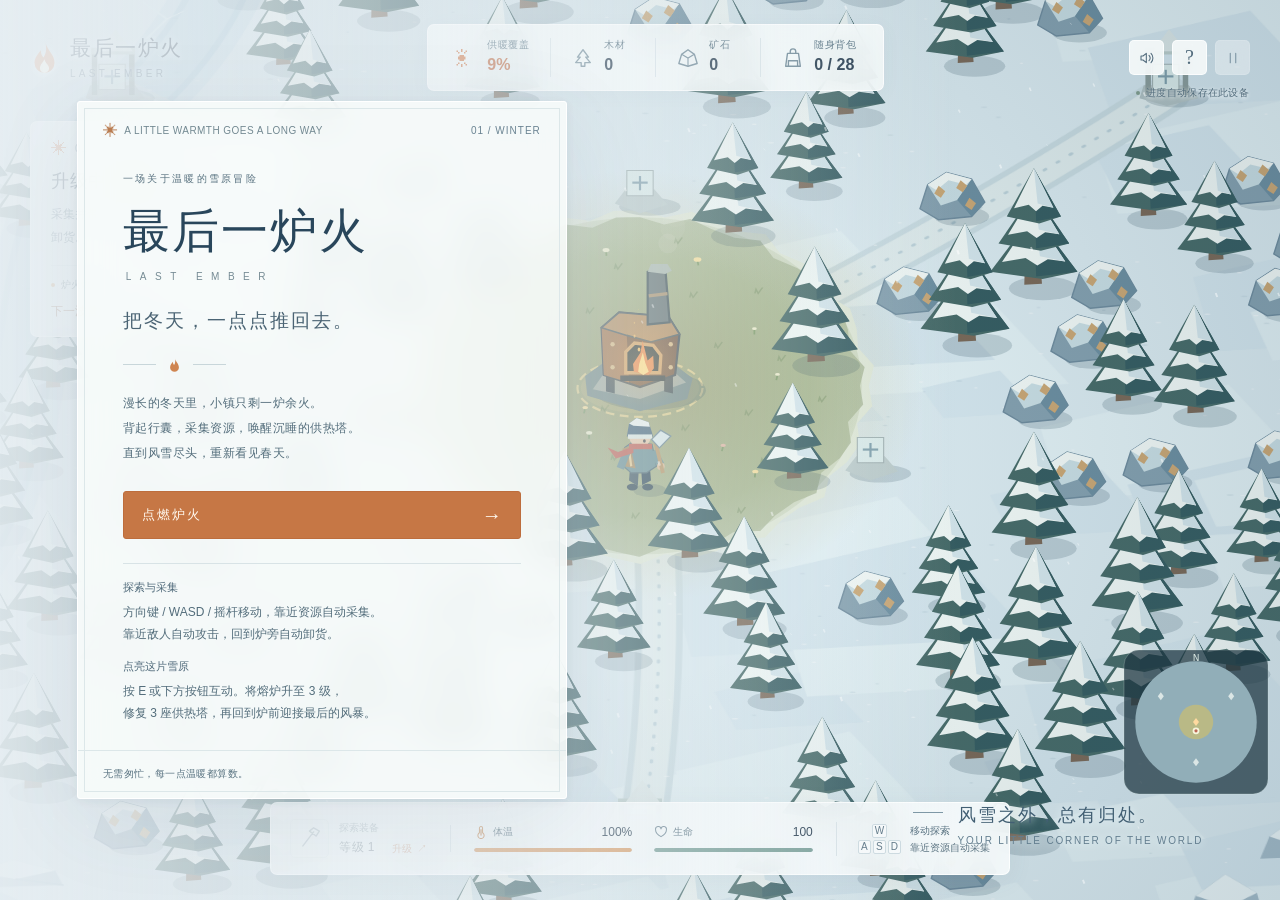
==== site/games/last-ember/index.html @ 042d0990 "Add Last Ember winter survival game to the arcade" ====
<!doctype html>
<html lang="zh-CN">
<head>
  <meta charset="utf-8" />
  <meta name="viewport" content="width=device-width, initial-scale=1, viewport-fit=cover" />
  <meta name="theme-color" content="#e9f0f3" />
  <meta name="description" content="最后一炉火：在雪原采集资源、升级熔炉、修复供热塔。用最后一点火光，把冬天一点点推回去。" />
  <title>最后一炉火 · Last Ember</title>
  <link rel="stylesheet" href="./style.css" />
  <script src="./main.js" type="module"></script>
</head>
<body>
  <canvas id="world" aria-label="雪原游戏地图。用方向键或 WASD 移动，靠近资源自动采集，按 E 与附近建筑互动。">你的浏览器需要支持 Canvas 才能运行这场雪原冒险。</canvas>

  <div class="game-interface" id="game-interface">
    <header class="top-bar">
      <div class="brand"><span class="brand-flame" aria-hidden="true"><svg viewBox="0 0 32 40" fill="none"><path d="M17 3c2 10 10 13 10 23a11 11 0 0 1-22 0c0-6 4-10 7-14 0 5 2 7 3 8 4-6 3-12 2-17Z" fill="currentColor"/><path d="M16 22c1 5 5 6 5 10a5 5 0 0 1-10 0c0-4 3-6 5-10Z" fill="#fff4df"/></svg></span><div><h1>最后一炉火<span>LAST EMBER</span></h1></div></div>
      <div class="resource-hud" aria-label="资源与供暖状态">
        <div class="resource warmth-resource"><span class="resource-icon" aria-hidden="true">☀</span><div><span class="resource-label">供暖覆盖</span><strong id="day-value">0%</strong></div></div>
        <div class="resource"><svg class="resource-icon" viewBox="0 0 24 24" fill="none" aria-hidden="true"><path d="m12 3-6 8h3l-5 6h6v4h4v-4h6l-5-6h3l-6-8Z" stroke="currentColor" stroke-width="1.5" stroke-linejoin="round"/></svg><div><span class="resource-label">木材</span><strong id="wood-value">0</strong></div></div>
        <div class="resource"><svg class="resource-icon" viewBox="0 0 24 24" fill="none" aria-hidden="true"><path d="m5 8 7-5 7 5 3 10-10 3L2 18 5 8Z" stroke="currentColor" stroke-width="1.5" stroke-linejoin="round"/><path d="m5 8 7 4 7-4m-7 4v9" stroke="currentColor" stroke-width="1.2"/></svg><div><span class="resource-label">矿石</span><strong id="stone-value">0</strong></div></div>
        <div class="resource bag-resource"><svg class="resource-icon" viewBox="0 0 24 24" fill="none" aria-hidden="true"><path d="M6 7h12l2 14H4L6 7Zm3 0V5a3 3 0 0 1 6 0v2M7 15h10v6H7v-6Z" stroke="currentColor" stroke-width="1.5" stroke-linejoin="round"/></svg><div><span class="resource-label">随身背包</span><strong id="food-value">0 / 12</strong></div></div>
      </div>
      <nav class="mini-controls" aria-label="游戏控制"><button id="sound-button" class="icon-button" type="button" aria-label="切换声音" title="切换声音"><svg viewBox="0 0 24 24" fill="none" aria-hidden="true"><path d="m11 5-5 4H3v6h3l5 4V5Zm4 3a6 6 0 0 1 0 8m3-11a10 10 0 0 1 0 14" stroke="currentColor" stroke-width="1.6" stroke-linecap="round" stroke-linejoin="round"/></svg></button><button id="help-button" class="icon-button" type="button" aria-label="查看玩法" title="玩法说明">?</button><button id="pause-button" class="icon-button" type="button" aria-label="暂停游戏" title="暂停 · Esc"><svg viewBox="0 0 24 24" fill="none" aria-hidden="true"><path d="M8 5v14M16 5v14" stroke="currentColor" stroke-width="2" stroke-linecap="round"/></svg></button></nav>
    </header>

    <aside class="quest-panel glass-panel" aria-label="当前目标"><div class="quest-eyebrow"><span class="tiny-spark" aria-hidden="true">✳</span><span id="chapter-label">第一章 · 雪中余烬</span></div><h2 id="quest-title">让炉火，再烧起来</h2><p id="quest-description">采集木材与矿石，回到炉旁卸下物资。<br/>一座温暖的小镇，从这里开始。</p><div class="fuel-note"><span class="fuel-dot"></span><span>炉火燃料</span><strong id="fuel-value">100%</strong></div><div class="wave-note" id="wave-note">下一波兽潮 · 1:50</div></aside>
    <p class="save-note" id="save-note">进度自动保存在此设备</p>

    <section id="interaction-card" class="interaction-card glass-panel" aria-label="附近互动" hidden><div class="interaction-symbol" aria-hidden="true">⌂</div><div class="interaction-copy"><h2 id="interaction-title">中央熔炉</h2><p id="interaction-description">一点火光，让这里成为归处。</p></div><button id="interact-button" class="interact-button" type="button"><kbd>E</kbd><span>互动</span><span aria-hidden="true">↗</span></button></section>

    <footer class="survival-dock glass-panel" aria-label="装备与生命状态">
      <button id="upgrade-button" class="tool-button" type="button"><span class="tool-icon" aria-hidden="true"><svg viewBox="0 0 28 28" fill="none"><path d="m6 23 13-17M14 5l8 6 4-6-7-4-5 4Z" stroke="currentColor" stroke-width="1.7" stroke-linecap="round" stroke-linejoin="round"/></svg></span><span class="tool-copy"><span>探索装备</span><strong>等级 <span id="tool-level">1</span></strong></span><span class="upgrade-label">升级 <span aria-hidden="true">↗</span></span></button>
      <div class="status-meters"><div class="status-meter heat-meter"><div class="meter-heading"><span><svg viewBox="0 0 18 18" fill="none" aria-hidden="true"><path d="M7 10V4a2 2 0 0 1 4 0v6a4 4 0 1 1-4 0Z" stroke="currentColor" stroke-width="1.3"/><path d="M9 6v7" stroke="currentColor" stroke-width="1.6" stroke-linecap="round"/></svg>体温</span><strong id="heat-value">100%</strong></div><div class="meter-track" aria-hidden="true"><span id="heat-fill" style="width:100%"></span></div></div><div class="status-meter health-meter"><div class="meter-heading"><span><svg viewBox="0 0 18 18" fill="none" aria-hidden="true"><path d="M9 15S2 11 2 6a3.5 3.5 0 0 1 7-1 3.5 3.5 0 0 1 7 1c0 5-7 9-7 9Z" stroke="currentColor" stroke-width="1.3" stroke-linejoin="round"/></svg>生命</span><strong id="health-value">100</strong></div><div class="meter-track" aria-hidden="true"><span id="health-fill" style="width:100%"></span></div></div></div>
      <div class="dock-tip"><span class="keyboard-tip"><kbd>W</kbd><span><kbd>A</kbd><kbd>S</kbd><kbd>D</kbd></span></span><span>移动探索<br/><small>靠近资源自动采集</small></span></div>
    </footer>

    <div class="touch-controls" aria-label="触屏操作"><div id="joystick" class="joystick" role="group" aria-label="拖动摇杆移动"><span class="joystick-cross" aria-hidden="true"></span><span id="joystick-knob" class="joystick-knob" aria-hidden="true"></span></div><button id="mobile-interact" class="mobile-interact" type="button" aria-label="与附近建筑互动">E<span>互动</span></button></div>
  </div>

  <section id="start-screen" class="start-screen" aria-labelledby="start-title">
    <div class="postcard"><div class="postcard-top"><span><span class="small-star" aria-hidden="true">✳</span> A LITTLE WARMTH GOES A LONG WAY</span><span class="postcard-number">01 / WINTER</span></div><div class="postcard-body"><span class="intro-kicker">一场关于温暖的雪原冒险</span><h2 id="start-title">最后一炉火<span>LAST EMBER</span></h2><p class="start-subtitle">把冬天，一点点推回去。</p><div class="intro-divider"><span></span><svg viewBox="0 0 32 40" fill="none" aria-hidden="true"><path d="M17 3c2 10 10 13 10 23a11 11 0 0 1-22 0c0-6 4-10 7-14 0 5 2 7 3 8 4-6 3-12 2-17Z" fill="currentColor"/></svg><span></span></div><p class="start-story">漫长的冬天里，小镇只剩一炉余火。<br/>背起行囊，采集资源，唤醒沉睡的供热塔。<br/>直到风雪尽头，重新看见春天。</p><div class="start-actions"><button id="start-button" class="primary-button" type="button"><span>点燃炉火</span><span aria-hidden="true">→</span></button><button id="continue-button" class="secondary-button" type="button" hidden>继续上次的远行 <span aria-hidden="true">↗</span></button></div><div class="start-tutorial"><p><strong>探索与采集</strong><span>方向键 / WASD / 摇杆移动，靠近资源自动采集。<br/>靠近敌人自动攻击，回到炉旁自动卸货。</span></p><p><strong>点亮这片雪原</strong><span>按 E 或下方按钮互动。将熔炉升至 3 级，<br/>修复 3 座供热塔，再回到炉前迎接最后的风暴。</span></p></div></div><div class="postcard-bottom"><span>无需匆忙，每一点温暖都算数。</span><span aria-hidden="true">N 58° · E 24°</span></div></div>
    <div class="landscape-note" aria-hidden="true"><span class="landscape-line"></span><div>风雪之外，总有归处。<span>YOUR LITTLE CORNER OF THE WORLD</span></div></div>
  </section>

  <dialog id="game-dialog" aria-labelledby="dialog-title"><button id="dialog-close" class="dialog-close" type="button" aria-label="关闭">×</button><p id="dialog-eyebrow" class="dialog-eyebrow">A MOMENT BY THE FIRE</p><h2 id="dialog-title">在炉火旁，歇一会儿。</h2><p id="dialog-description">雪原会等你回来。</p><div id="dialog-content"></div><div id="dialog-actions" class="dialog-actions"></div></dialog>
  <div id="toast" class="toast" role="status" aria-live="polite"></div>
  <noscript>请启用 JavaScript，开始这场雪原冒险。</noscript>
</body>
</html>
---- site/games/last-ember/style.css ----
:root{--ink:#23394c;--ink-soft:#4c6477;--muted:#567180;--line:#c9d8df;--paper:#f7fafb;--orange:#cf713f;--orange-light:#f5b878;--navy:#304c63;--serif:"Songti SC","Noto Serif CJK SC",STSong,SimSun,serif;--sans:-apple-system,BlinkMacSystemFont,"PingFang SC","Microsoft YaHei",sans-serif;font-family:var(--sans);font-synthesis:none;color:var(--ink);background:#e6eef3;color-scheme:light}*{box-sizing:border-box}html,body{margin:0;width:100%;height:100%;height:100dvh;overflow:hidden}button{font:inherit;cursor:pointer;-webkit-tap-highlight-color:transparent;touch-action:manipulation}button:focus-visible{outline:3px solid var(--orange);outline-offset:4px}button:disabled{opacity:.45;cursor:not-allowed}button[hidden],[hidden]{display:none!important}svg{display:block}#world{position:fixed;inset:0;width:100%;height:100%;display:block;touch-action:none;outline:0;background:#e3edf3}.game-interface{position:fixed;inset:0;pointer-events:none;z-index:2}.top-bar{position:absolute;top:max(24px,env(safe-area-inset-top));left:max(30px,env(safe-area-inset-left));right:max(30px,env(safe-area-inset-right));display:flex;align-items:center;gap:28px;justify-content:space-between}.brand{display:flex;align-items:center;gap:11px;flex-shrink:0}.brand-flame{height:37px;width:29px;color:var(--orange);filter:drop-shadow(0 2px 4px #ecf2f3)}.brand-flame svg{width:100%;height:100%}.brand h1{font:600 21px/1.2 var(--serif);margin:0;letter-spacing:1.5px;text-shadow:0 1px 7px #f5faff}.brand h1>span{display:block;font:10px var(--sans);letter-spacing:3.3px;margin-top:6px;color:var(--ink-soft)}.resource-hud{display:flex;align-items:center;border:1px solid #ffffffc9;background:#f7fbfbe3;box-shadow:0 3px 20px #4866780b;border-radius:7px;backdrop-filter:blur(12px);padding:13px 6px;pointer-events:auto}.resource{display:flex;gap:10px;align-items:center;padding:0 21px;border-left:1px solid #d7e2e7;min-width:105px}.resource:first-child{border-left:0}.resource-icon{color:#6d8795;display:block;width:22px;height:22px;flex-shrink:0;font-size:24px;line-height:1}.warmth-resource .resource-icon{color:var(--orange)}.resource>div{display:flex;flex-direction:column;gap:1px}.resource-label{font-size:10px;letter-spacing:.5px;color:#516d7d}.resource strong{font-size:16px;font-weight:600;line-height:1.5;font-variant-numeric:tabular-nums;white-space:nowrap}.warmth-resource strong{color:#bb6339}.mini-controls{display:flex;gap:8px;pointer-events:auto}.icon-button{height:35px;width:35px;display:flex;align-items:center;justify-content:center;border:1px solid #ffffffb8;border-radius:5px;color:#536c7d;background:#f7fbfbe0;backdrop-filter:blur(10px);font-family:Georgia,serif;font-size:20px;transition:background .2s,color .2s}.icon-button svg{height:16px;width:16px}.icon-button:hover{color:var(--orange);background:#fff}.glass-panel{border:1px solid #ffffffcf;border-radius:7px;background:#f6fafbea;box-shadow:0 5px 25px #4c637214;backdrop-filter:blur(14px)}.quest-panel{position:absolute;top:121px;left:30px;width:245px;padding:19px 20px 16px}.quest-eyebrow{display:flex;align-items:center;gap:7px;color:#587180;font-size:10px;letter-spacing:1px}.tiny-spark{color:var(--orange);font-size:16px;line-height:1}.quest-panel h2{font:600 18px/1.5 var(--serif);letter-spacing:.6px;margin:11px 0 8px}.quest-panel p{font-size:12px;line-height:1.95;color:#536d7d;margin:0;white-space:pre-line}.fuel-note{display:flex;gap:6px;align-items:center;border-top:1px solid #dce6ea;margin-top:15px;padding-top:12px;font-size:10px;color:#56707e}.fuel-note strong{margin-left:auto;font-size:11px;color:#b8693d;font-weight:500;font-variant-numeric:tabular-nums}.fuel-dot{width:4px;height:4px;background:#d79254;border-radius:50%}.save-note{position:absolute;right:31px;top:86px;font-size:10px;letter-spacing:.3px;margin:0;color:#526c7c;text-shadow:0 1px 4px #fff}.save-note:before{content:"";display:inline-block;width:4px;height:4px;background:#769387;border-radius:50%;margin-right:6px;vertical-align:middle}.interaction-card{position:absolute;bottom:130px;left:50%;transform:translateX(-50%);display:flex;align-items:center;gap:15px;width:min(490px,calc(100% - 36px));padding:15px 17px;pointer-events:auto}.interaction-symbol{width:37px;height:39px;flex-shrink:0;display:flex;align-items:center;justify-content:center;font-size:29px;background:#ebf0f0;color:#6c8390;border:1px solid #dce5e7;border-radius:4px}.interaction-copy{flex:1;min-width:0}.interaction-copy h2{font-size:13px;letter-spacing:.5px;margin:0 0 4px;font-weight:600}.interaction-copy p{font-size:12px;line-height:1.6;color:#536d7d;margin:0}.interact-button{display:flex;align-items:center;justify-content:center;gap:8px;border:1px solid #b55f35;border-radius:4px;padding:10px 12px;background:var(--orange);color:#fff7ed;white-space:nowrap;font-size:12px;min-height:39px;transition:background .2s}.interact-button:hover{background:#ba6033}kbd{font:10px/17px var(--sans);min-width:18px;text-align:center;border:1px solid #cbd9df;border-radius:3px;display:inline-block;color:#587181;padding:0 3px;background:#f7fafb}.interact-button kbd{background:#ffffff1a;color:#fff8ee;border-color:#f6c29b7a;font-size:10px;line-height:18px;min-width:19px}.survival-dock{position:absolute;left:50%;bottom:max(25px,env(safe-area-inset-bottom));transform:translateX(-50%);display:flex;align-items:center;gap:23px;width:min(740px,calc(100% - 60px));padding:16px 19px;pointer-events:auto}.tool-button{display:flex;align-items:center;gap:10px;border:0;background:none;padding:0;color:var(--ink);text-align:left;white-space:nowrap}.tool-icon{height:39px;width:39px;border:1px solid #dae5e8;border-radius:5px;display:flex;align-items:center;justify-content:center;background:#edf3f4;color:#657d8d}.tool-icon svg{width:23px;height:23px}.tool-copy{display:flex;flex-direction:column;gap:4px}.tool-copy>span{font-size:10px;color:#58717f}.tool-copy strong{font-size:12px;font-weight:500;letter-spacing:.5px}.upgrade-label{align-self:flex-end;font-size:10px;color:#b9673e;margin-bottom:2px;margin-left:3px}.upgrade-label>span{padding-left:2px}.tool-button:hover .upgrade-label{color:#8f4528}.status-meters{display:flex;flex:1;min-width:0;gap:22px;padding-left:23px;border-left:1px solid #d6e1e6}.status-meter{flex:1;min-width:75px}.meter-heading{display:flex;align-items:center;justify-content:space-between;gap:10px;margin-bottom:9px}.meter-heading>span{display:flex;gap:5px;align-items:center;font-size:10px;color:#536e7d}.meter-heading svg{height:14px;width:14px;color:#6a8291}.meter-heading strong{font-size:12px;line-height:1;font-weight:500;font-variant-numeric:tabular-nums}.meter-track{height:4px;border-radius:3px;background:#dce6eb;overflow:hidden}.meter-track>span{height:100%;display:block;border-radius:3px;transition:width .3s;background:#d49a66}.health-meter .meter-track>span{background:#759c95}.heat-meter .meter-heading svg{color:#c18654}.dock-tip{border-left:1px solid #d6e1e6;padding-left:21px;display:flex;gap:9px;align-items:center;flex-shrink:0}.keyboard-tip{display:flex;flex-direction:column;align-items:center;gap:2px}.keyboard-tip>span{display:flex;gap:2px}.keyboard-tip kbd{font-size:10px;line-height:12px;min-width:13px;padding:0 2px;border-radius:2px}.dock-tip>span:last-child{font-size:10px;color:#536d7d;line-height:1.7}.dock-tip small{font-size:10px;color:#58717f}.touch-controls{display:none}.toast{position:fixed;top:105px;left:50%;transform:translate(-50%,-8px);padding:11px 19px;max-width:calc(100% - 32px);font-size:12px;text-align:center;line-height:1.6;background:#294657f0;color:#f3f8fa;border:1px solid #7c97a255;border-radius:5px;z-index:45;opacity:0;pointer-events:none;transition:opacity .2s,transform .2s;box-shadow:0 5px 25px #1e3a4b1a}.toast.show,.toast.visible{opacity:1;transform:translate(-50%,0)}.start-screen{position:fixed;inset:0;z-index:10;display:flex;align-items:center;padding:35px 6vw;background:linear-gradient(90deg,#e9f0f4e8 0%,#e9f0f475 45%,#e9f0f400 75%);overflow-y:auto;pointer-events:auto}.postcard{width:490px;max-width:100%;max-height:calc(100dvh - 48px);overflow:auto;overscroll-behavior:contain;scrollbar-width:thin;background:#f9fcfbdc;border:1px solid #ffffff;box-shadow:0 20px 90px #3e5a6e18,0 2px 12px #334f6212;border-radius:3px;backdrop-filter:blur(16px);position:relative;flex-shrink:0}.postcard:before{content:"";position:absolute;inset:6px;border:1px solid #dce7e9;pointer-events:none}.postcard-top{display:flex;align-items:center;justify-content:space-between;padding:21px 25px 16px;gap:10px}.postcard-top>span:first-child{display:flex;align-items:center;gap:6px;font-size:10px;letter-spacing:.45px;color:#738992}.small-star{font-size:15px;color:#b97c51;line-height:1}.postcard-number{font-size:10px;letter-spacing:1px;color:#6a8392;white-space:nowrap}.postcard-body{padding:14px 45px 26px}.intro-kicker{font-size:10px;letter-spacing:2.3px;color:#58717f}.postcard h2{font:500 47px/1.3 var(--serif);letter-spacing:2px;margin:15px 0 0;color:#29465b}.postcard h2>span{display:block;font:10px/1.3 var(--sans);letter-spacing:8.5px;color:#778c95;margin-top:8px;padding-left:3px}.start-subtitle{font-family:var(--serif);font-size:19px;letter-spacing:2px;line-height:1.6;color:#4b6474;margin:23px 0 0}.intro-divider{display:flex;align-items:center;gap:12px;width:103px;margin:20px 0 18px;color:#cf8551}.intro-divider>span{height:1px;flex:1;background:#c8d6da}.intro-divider>svg{height:16px;width:13px}.start-story{font-size:12px;line-height:2.1;letter-spacing:.5px;color:#536d7b;margin:0}.start-actions{margin:25px 0 24px;display:flex;flex-direction:column;gap:10px}.primary-button{border:1px solid #bd6d3d;border-radius:3px;background:#c67745;color:#fff8ee;padding:13px 18px;display:flex;align-items:center;justify-content:space-between;font-size:13px;letter-spacing:2px;transition:background .2s}.primary-button:hover{background:#b9693a}.primary-button>span:last-child{font-size:20px;line-height:1;font-weight:400;letter-spacing:0}.secondary-button{background:none;border:0;padding:4px 0 0;font-size:12px;letter-spacing:.7px;color:#587284}.secondary-button>span{margin-left:10px;color:#ad714d}.secondary-button:hover{color:#b26840}.start-tutorial{border-top:1px solid #d8e3e6;padding-top:15px}.start-tutorial p{display:flex;gap:17px;flex-direction:column;margin:0 0 12px}.start-tutorial p:last-child{margin-bottom:0}.start-tutorial strong{font-size:11px;font-weight:500;color:#4e6879;white-space:nowrap;padding-top:1px}.start-tutorial p>span{font-size:12px;line-height:1.9;color:#536d7b}.postcard-bottom{display:flex;flex-wrap:wrap;justify-content:space-between;align-items:center;gap:12px;border-top:1px solid #dce7e9;padding:16px 25px 17px;color:#597381;font-size:10px;letter-spacing:.4px}.postcard-bottom>span:last-child{font-size:10px;letter-spacing:.8px;white-space:nowrap}.landscape-note{position:absolute;right:6vw;bottom:54px;display:flex;align-items:flex-start;gap:15px;text-shadow:0 1px 9px #edf7fc;color:#425f73}.landscape-line{width:30px;height:1px;background:#7e98a6;margin-top:9px}.landscape-note>div{font-family:var(--serif);font-size:18px;letter-spacing:2px}.landscape-note span:last-child{display:block;font:10px var(--sans);letter-spacing:1.8px;margin-top:8px;color:#637e8f}dialog{position:fixed;width:min(470px,calc(100% - 32px));max-height:calc(100dvh - 48px);overflow:auto;border:1px solid #fff;border-radius:7px;padding:35px 34px 29px;background:#f4f9faf5;color:var(--ink);box-shadow:0 25px 90px #162d4140;backdrop-filter:blur(18px)}dialog::backdrop{background:#203b4b69;backdrop-filter:blur(5px)}.dialog-close{position:absolute;right:15px;top:10px;width:31px;height:31px;border:0;background:none;color:#6b818e;font-size:25px;line-height:1}.dialog-eyebrow{font-size:10px;letter-spacing:2.3px;color:#ad714a;margin:0 0 15px}.dialog-close:hover{color:var(--orange)}dialog h2{font:500 27px/1.5 var(--serif);letter-spacing:1px;margin:0 0 12px}#dialog-description{font-size:12px;line-height:1.9;color:#647b89;margin:0 0 20px;white-space:pre-line}#dialog-content{font-size:12px;line-height:1.9;color:#587182}#dialog-content p{margin:0 0 12px}#dialog-content ul{padding-left:19px;margin:10px 0 17px}#dialog-content h3{font-size:13px;font-weight:600;color:#355469;margin:16px 0 8px}.dialog-actions{display:flex;gap:10px;margin-top:23px;flex-wrap:wrap}.dialog-actions button{flex:1;border:1px solid #d0dfe4;background:#e7eff2;color:#3d5a6d;border-radius:4px;padding:11px 15px;font-size:12px;min-width:100px}.dialog-actions button:first-child,.dialog-actions .primary{background:#c67745;border-color:#bb6b3c;color:#fff8ee}.dialog-actions button:hover{filter:brightness(.96)}.upgrade-grid{display:grid;gap:10px}.upgrade-card{border:1px solid #d6e3e8;border-radius:4px;padding:14px;background:#fff8}.upgrade-card h3{margin-top:0!important}.upgrade-card button{background:#39596b;border:0;border-radius:3px;color:#f4fafb;padding:8px 12px;font-size:12px}.upgrade-card p{font-size:12px;line-height:1.7}.cost{color:#a26844}.warning{color:#af614c}noscript{position:fixed;top:0;left:0;right:0;z-index:100;padding:15px;background:#fff;color:#263f53;text-align:center}
@media(min-width:1500px){.start-screen{padding-left:8vw}.postcard{width:490px}.postcard-body{padding:22px 48px 31px}.postcard h2{font-size:51px}.start-story{font-size:12px}.start-tutorial strong{font-size:11px}.start-tutorial p>span{font-size:12px}.top-bar{top:31px;left:39px;right:39px}.quest-panel{top:135px;left:39px;width:260px}.save-note{right:39px;top:94px}.survival-dock{bottom:32px}.interaction-card{bottom:139px}}
@media(max-width:1100px){.top-bar{left:22px;right:22px;gap:19px}.brand h1{font-size:18px}.brand h1>span{font-size:10px;letter-spacing:2.8px}.brand-flame{height:32px;width:25px}.resource{padding:0 14px;min-width:90px;gap:8px}.resource-hud{padding:11px 4px}.resource-icon{width:19px;height:19px;font-size:21px}.resource strong{font-size:14px}.resource-label{font-size:10px}.mini-controls{gap:6px}.icon-button{height:32px;width:32px}.quest-panel{top:110px;left:22px;width:225px;padding:17px 18px 15px}.quest-panel h2{font-size:16px}.quest-panel p{font-size:12px}.save-note{right:22px;top:81px;font-size:10px}.start-screen{padding:30px 5vw}.postcard{width:430px}.postcard-body{padding:12px 36px 25px}.postcard h2{font-size:43px}.start-subtitle{font-size:18px}.landscape-note{right:5vw}.landscape-note>div{font-size:15px}.survival-dock{width:min(680px,calc(100% - 44px));gap:19px}.status-meters{padding-left:19px;gap:17px}.dock-tip{padding-left:17px}}
@media(max-width:850px){.top-bar{left:17px;right:17px;top:18px;gap:15px;align-items:flex-start}.brand{gap:8px;padding-top:10px}.brand h1{font-size:16px;letter-spacing:1px}.brand h1>span{font-size:10px;letter-spacing:2px}.brand-flame{height:28px;width:22px}.resource-hud{padding:9px 2px}.resource{padding:0 10px;min-width:76px;gap:5px}.resource-icon{width:17px;height:17px;font-size:18px}.resource strong{font-size:13px}.resource-label{font-size:10px;letter-spacing:0}.mini-controls{gap:5px;padding-top:10px}.icon-button{height:29px;width:29px;font-size:17px}.icon-button svg{width:14px;height:14px}.quest-panel{top:99px;left:17px;width:205px;padding:15px}.quest-eyebrow{font-size:10px}.quest-panel h2{font-size:15px}.quest-panel p{font-size:12px}.fuel-note{font-size:10px;margin-top:11px;padding-top:10px}.save-note{top:79px;right:17px;font-size:10px}.survival-dock{width:min(610px,calc(100% - 34px));padding:14px 17px;gap:18px;bottom:21px}.dock-tip{display:none}.status-meters{padding-left:19px;gap:20px}.interaction-card{bottom:117px}.postcard{width:405px}.postcard-body{padding:9px 30px 24px}.postcard-top{padding:20px 22px 16px}.postcard-number{font-size:10px}.postcard-top>span:first-child{font-size:10px;letter-spacing:1.1px}.intro-kicker{font-size:10px}.postcard h2{font-size:41px}.start-story{font-size:12px}.start-tutorial p{gap:6px}.start-tutorial strong{font-size:11px}.start-tutorial p>span{font-size:12px}.landscape-note{display:none}}
@media(max-width:780px){.top-bar{left:13px;right:13px;top:max(13px,env(safe-area-inset-top));display:grid;grid-template-columns:1fr auto;gap:14px}.brand{padding:0;gap:8px}.brand h1{font-size:17px}.brand h1>span{font-size:10px;letter-spacing:2.5px;margin-top:5px}.brand-flame{height:29px;width:23px}.mini-controls{grid-column:2;grid-row:1;padding:0;gap:6px}.icon-button{width:30px;height:30px;border-color:#ffffffe0}.resource-hud{grid-column:1/-1;grid-row:2;padding:9px 2px;justify-content:space-between;background:#f7fbfbe8}.resource{flex:1;min-width:0;padding:0 12px;gap:8px}.resource-icon{height:17px;width:17px;font-size:19px}.resource strong{font-size:13px}.resource-label{font-size:10px}.quest-panel{top:128px;left:13px;width:190px;padding:13px 14px;background:#f6fafbd9}.quest-eyebrow{font-size:10px;gap:5px;letter-spacing:.6px}.tiny-spark{font-size:13px}.quest-panel h2{font-size:14px;margin-top:8px;margin-bottom:6px}.quest-panel p{font-size:12px;line-height:1.8}.fuel-note{font-size:10px;margin-top:10px;padding-top:9px}.fuel-note strong{font-size:10px}.save-note{top:117px;right:14px;max-width:165px;text-align:right;font-size:10px}.survival-dock{bottom:max(13px,env(safe-area-inset-bottom));left:13px;right:13px;width:auto;transform:none;padding:12px;gap:12px;border-radius:6px}.tool-button{gap:7px;max-width:140px}.tool-icon{height:32px;width:32px}.tool-icon svg{height:20px;width:20px}.tool-copy{gap:3px}.tool-copy>span{font-size:10px}.tool-copy strong{font-size:12px}.upgrade-label{font-size:10px;margin-left:0}.upgrade-label>span{padding-left:0}.status-meters{padding-left:13px;gap:14px}.status-meter{min-width:55px}.meter-heading{margin-bottom:7px;gap:5px}.meter-heading>span{font-size:10px;gap:3px}.meter-heading svg{height:11px;width:11px}.meter-heading strong{font-size:12px}.meter-track{height:3px}.interaction-card{bottom:171px;padding:11px 12px;gap:10px;width:calc(100% - 34px);border-radius:5px}.interaction-symbol{height:32px;width:31px;font-size:24px}.interaction-copy h2{font-size:11px;margin-bottom:3px}.interaction-copy p{font-size:12px;line-height:1.5}.interact-button{font-size:12px;gap:6px;padding:8px 10px;min-height:34px}.interact-button kbd{font-size:10px;line-height:15px;min-width:16px}.touch-controls{display:flex;position:absolute;bottom:88px;left:24px;right:24px;justify-content:space-between;align-items:center;pointer-events:none}.joystick{width:76px;height:76px;border-radius:50%;border:1px solid #ffffffde;background:#f4f9fa60;position:relative;pointer-events:auto;touch-action:none;box-shadow:inset 0 0 0 9px #f1f7f93b;backdrop-filter:blur(3px)}.joystick-cross:before,.joystick-cross:after{content:"";position:absolute;top:50%;left:50%;height:1px;width:53px;background:#7896a52e;transform:translate(-50%,-50%)}.joystick-cross:after{transform:translate(-50%,-50%) rotate(90deg)}.joystick-knob{position:absolute;width:33px;height:33px;top:50%;left:50%;margin:-16.5px 0 0 -16.5px;display:block;background:#f4fafaf0;border:1px solid #cfdee4;border-radius:50%;box-shadow:0 3px 7px #49657816;pointer-events:none}.mobile-interact{pointer-events:auto;display:flex;flex-direction:column;align-items:center;justify-content:center;gap:2px;height:58px;width:58px;border-radius:50%;border:1px solid #fff;background:#f5f9fbd9;color:#557082;font-size:19px;backdrop-filter:blur(5px)}.mobile-interact>span{font-size:10px;letter-spacing:1px}.mobile-interact:active{background:#e3eff5}.start-screen{padding:18px;align-items:center;justify-content:center;background:#e3edf366;backdrop-filter:blur(1px)}.postcard{width:390px;background:#f7fbfbe8;max-height:calc(100dvh - 36px);overflow:auto}.postcard-top{padding:19px 20px 14px}.postcard-top>span:first-child{font-size:10px;letter-spacing:.8px}.postcard-number{font-size:10px;letter-spacing:.6px}.postcard-body{padding:10px 28px 22px}.intro-kicker{font-size:10px;letter-spacing:1.8px}.postcard h2{font-size:39px;margin-top:13px;letter-spacing:1px}.postcard h2>span{font-size:10px;letter-spacing:7px;margin-top:7px}.start-subtitle{font-size:17px;margin-top:20px;letter-spacing:1.4px}.intro-divider{margin:17px 0 16px;width:89px;gap:10px}.intro-divider>svg{height:14px;width:11px}.start-story{font-size:12px;line-height:2.1;letter-spacing:.2px}.start-actions{margin:22px 0 20px;gap:9px}.primary-button{font-size:12px;padding:12px 15px}.secondary-button{font-size:12px}.start-tutorial{padding-top:14px}.start-tutorial p{gap:5px;margin-bottom:14px}.start-tutorial strong{font-size:11px}.start-tutorial p>span{font-size:12px;line-height:1.9}.postcard-bottom{font-size:10px;padding:14px 20px 16px;letter-spacing:.1px;gap:8px}.postcard-bottom>span:last-child{font-size:10px;letter-spacing:.4px}.toast{top:121px;font-size:10px;padding:9px 14px;max-width:calc(100% - 30px)}dialog{padding:29px 24px 25px}dialog h2{font-size:23px}#dialog-description{font-size:12px}#dialog-content{font-size:12px}.dialog-actions button{font-size:12px;padding:10px 12px}}
@media(max-width:370px){.resource{padding:0 9px;gap:6px}.resource strong{font-size:11px}.resource-icon{height:15px;width:15px}.resource-label{font-size:10px}.survival-dock{padding:10px;gap:10px}.tool-icon{width:29px;height:29px}.upgrade-label{display:none}.status-meters{padding-left:10px;gap:12px}.tool-copy strong{font-size:12px}.meter-heading strong{font-size:12px}.postcard-body{padding-left:23px;padding-right:23px}.postcard h2{font-size:35px}.start-subtitle{font-size:16px}.start-tutorial p{gap:5px}.start-tutorial p>span{font-size:12px}}
@media(max-height:680px) and (min-width:781px){.start-screen{padding:20px 5vw}.postcard{width:405px;max-height:calc(100dvh - 40px);overflow:auto}.postcard-top{padding-top:16px;padding-bottom:10px}.postcard-body{padding-top:8px;padding-bottom:18px}.postcard h2{font-size:37px;margin-top:10px}.start-subtitle{margin-top:16px;font-size:16px}.intro-divider{margin-top:14px;margin-bottom:12px}.start-story{font-size:12px;line-height:1.9}.start-actions{margin:17px 0}.postcard-bottom{padding-top:12px;padding-bottom:14px}.start-tutorial{padding-top:12px}.start-tutorial p{margin-bottom:8px}.quest-panel{top:105px}.survival-dock{bottom:17px}.interaction-card{bottom:111px}}
@media(prefers-reduced-motion:reduce){*,*:before,*:after{transition:none!important}}

/* Keep the objective and controls readable without covering the center of the map. */
.wave-note{margin-top:10px;color:#8c5938;font-size:12px;line-height:1.5;font-variant-numeric:tabular-nums}
.postcard-number{flex-shrink:0}
.postcard-top>span:first-child{line-height:1.5}
.start-tutorial p{gap:6px}
.start-tutorial p>span{line-height:1.85}
.quest-panel{width:265px}
.interaction-copy h2{font-size:14px}
.interact-button{min-height:42px}
.postcard-bottom>span:last-child{display:none}
@media(max-width:1100px){.resource{padding-left:12px;padding-right:12px}.quest-panel{width:245px}.postcard{width:455px}.resource-label{white-space:nowrap}.postcard-number{display:none}}
@media(max-width:850px){.brand h1>span{font-size:10px;letter-spacing:1.3px}.resource{padding-left:8px;padding-right:8px}.resource-icon{width:16px;height:16px}.resource-hud{padding-top:11px;padding-bottom:11px}.quest-panel{width:230px}.postcard{width:430px}}
@media(max-width:780px){
  .top-bar{gap:11px}.resource-hud{padding:8px 1px}.resource{padding:0 10px;gap:6px}.resource strong{font-size:14px}.resource-label{font-size:10px}
  .quest-panel{top:139px;left:13px;right:13px;width:auto;padding:10px 12px;display:grid;grid-template-columns:1fr auto;gap:5px 12px;background:#f6fafbe8}
  .quest-eyebrow{grid-column:1;grid-row:1;font-size:10px;letter-spacing:0}.quest-panel h2{grid-column:1;grid-row:2;margin:0;font-size:15px;line-height:1.4}.quest-panel p{grid-column:1/-1;grid-row:3;font-size:12px;line-height:1.55}
  .fuel-note{grid-column:2;grid-row:1/3;align-self:center;border-top:0;border-left:1px solid #dce6ea;margin:0;padding:0 0 0 11px;display:grid;grid-template-columns:auto auto;gap:5px;font-size:10px}.fuel-dot{grid-row:1;align-self:center}.fuel-note strong{grid-column:1/-1;text-align:right;font-size:12px}
  .wave-note{grid-column:1/-1;grid-row:4;font-size:11px;line-height:1.4;margin:1px 0 0}.save-note{top:121px;right:14px;font-size:10px;line-height:1.3;max-width:none}
  .upgrade-label{display:none}.tool-copy>span{font-size:10px}.tool-copy strong{font-size:12px}.meter-heading>span{font-size:10px}.meter-heading strong{font-size:12px}.meter-heading{gap:5px}.status-meters{gap:13px;padding-left:12px}
  .interaction-card{bottom:166px;gap:9px;padding:11px 12px}.interaction-copy h2{font-size:13px}.interaction-copy p{font-size:12px;line-height:1.45}.interaction-symbol{display:none}.interact-button{font-size:12px;min-height:41px;padding:9px 11px}.interact-button kbd{display:none}
  .postcard{width:415px}.postcard-top>span:first-child{font-size:10px;letter-spacing:.3px}.postcard-number{display:none}.postcard-body{padding-left:26px;padding-right:26px}.start-story{font-size:12px;line-height:1.9}.start-tutorial strong{font-size:11px}.start-tutorial p>span{font-size:12px;line-height:1.8}.start-tutorial p>span br{display:none}.secondary-button{font-size:12px}.primary-button{font-size:14px}.postcard-bottom{font-size:10px}.toast{font-size:12px;top:118px}
}
@media(max-width:420px){.resource{padding:0 8px;gap:5px}.resource-icon{display:none}.resource>div{width:100%}.resource-label{font-size:10px}.resource strong{font-size:14px}.resource-hud{padding:8px 3px}.brand h1>span{font-size:10px;letter-spacing:1.2px}.tool-button{gap:6px}.tool-icon{width:29px;height:29px}.status-meters{padding-left:9px;gap:10px}.survival-dock{gap:9px}.meter-heading svg{display:none}.meter-heading>span{font-size:10px}.meter-heading strong{font-size:12px}.quest-panel p{font-size:12px}}
@media(max-height:600px) and (max-width:780px){.quest-panel p{display:none}.quest-panel{top:136px}.wave-note{grid-row:3}.interaction-card{bottom:89px;width:calc(100% - 214px);min-width:175px;padding:9px 11px;flex-direction:column;align-items:stretch;gap:6px}.interaction-copy p{display:none}.interaction-copy h2{font-size:12px;text-align:center}.interact-button{min-height:34px;padding:7px 10px}.touch-controls{bottom:84px}.postcard{max-height:calc(100dvh - 36px)}}
@media(max-height:600px) and (min-width:600px) and (max-width:780px){.quest-panel{top:123px;width:235px;right:auto}.interaction-card{width:310px;min-width:0;bottom:90px;left:auto;right:22px;transform:none;flex-direction:row;align-items:center}.interaction-copy{flex:1}.interaction-copy h2{text-align:left}.interact-button{flex-shrink:0}.touch-controls{right:auto;left:22px}.mobile-interact{display:none}}
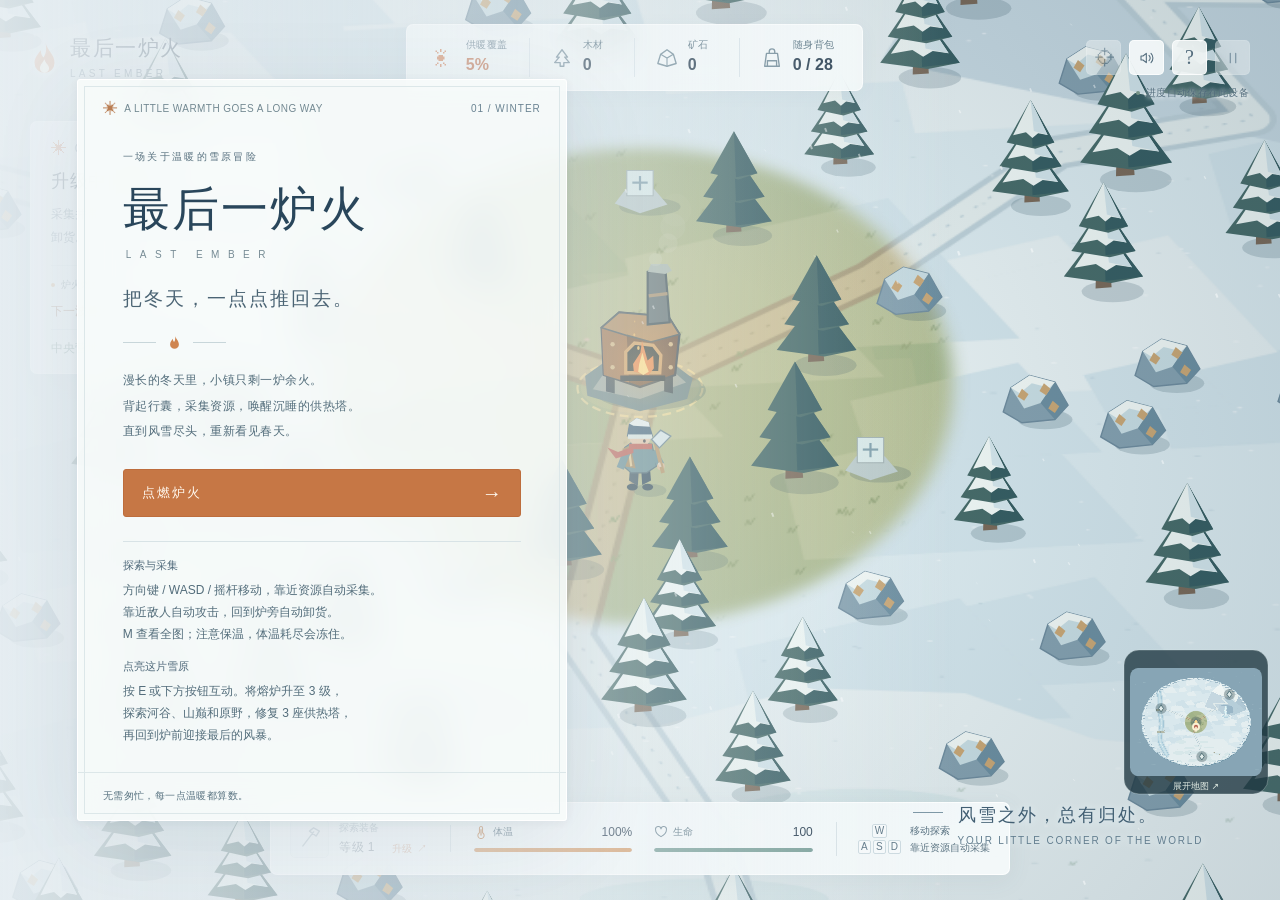
==== commit 2304c132: "Expand Last Ember terrain, cold survival, and worker deliveries" ====
--- a/site/games/last-ember/index.html
+++ b/site/games/last-ember/index.html
@@ -6,8 +6,8 @@
   <meta name="theme-color" content="#e9f0f3" />
   <meta name="description" content="最后一炉火：在雪原采集资源、升级熔炉、修复供热塔。用最后一点火光，把冬天一点点推回去。" />
   <title>最后一炉火 · Last Ember</title>
-  <link rel="stylesheet" href="./style.css" />
-  <script src="./main.js" type="module"></script>
+  <link rel="stylesheet" href="./style.css?v=2" />
+  <script src="./main.js?v=2" type="module"></script>
 </head>
 <body>
   <canvas id="world" aria-label="雪原游戏地图。用方向键或 WASD 移动，靠近资源自动采集，按 E 与附近建筑互动。">你的浏览器需要支持 Canvas 才能运行这场雪原冒险。</canvas>
@@ -19,12 +19,14 @@
         <div class="resource warmth-resource"><span class="resource-icon" aria-hidden="true">☀</span><div><span class="resource-label">供暖覆盖</span><strong id="day-value">0%</strong></div></div>
         <div class="resource"><svg class="resource-icon" viewBox="0 0 24 24" fill="none" aria-hidden="true"><path d="m12 3-6 8h3l-5 6h6v4h4v-4h6l-5-6h3l-6-8Z" stroke="currentColor" stroke-width="1.5" stroke-linejoin="round"/></svg><div><span class="resource-label">木材</span><strong id="wood-value">0</strong></div></div>
         <div class="resource"><svg class="resource-icon" viewBox="0 0 24 24" fill="none" aria-hidden="true"><path d="m5 8 7-5 7 5 3 10-10 3L2 18 5 8Z" stroke="currentColor" stroke-width="1.5" stroke-linejoin="round"/><path d="m5 8 7 4 7-4m-7 4v9" stroke="currentColor" stroke-width="1.2"/></svg><div><span class="resource-label">矿石</span><strong id="stone-value">0</strong></div></div>
-        <div class="resource bag-resource"><svg class="resource-icon" viewBox="0 0 24 24" fill="none" aria-hidden="true"><path d="M6 7h12l2 14H4L6 7Zm3 0V5a3 3 0 0 1 6 0v2M7 15h10v6H7v-6Z" stroke="currentColor" stroke-width="1.5" stroke-linejoin="round"/></svg><div><span class="resource-label">随身背包</span><strong id="food-value">0 / 12</strong></div></div>
+        <div class="resource bag-resource"><svg class="resource-icon" viewBox="0 0 24 24" fill="none" aria-hidden="true"><path d="M6 7h12l2 14H4L6 7Zm3 0V5a3 3 0 0 1 6 0v2M7 15h10v6H7v-6Z" stroke="currentColor" stroke-width="1.5" stroke-linejoin="round"/></svg><div><span class="resource-label">随身背包</span><strong id="food-value">0 / 28</strong></div></div>
       </div>
-      <nav class="mini-controls" aria-label="游戏控制"><button id="sound-button" class="icon-button" type="button" aria-label="切换声音" title="切换声音"><svg viewBox="0 0 24 24" fill="none" aria-hidden="true"><path d="m11 5-5 4H3v6h3l5 4V5Zm4 3a6 6 0 0 1 0 8m3-11a10 10 0 0 1 0 14" stroke="currentColor" stroke-width="1.6" stroke-linecap="round" stroke-linejoin="round"/></svg></button><button id="help-button" class="icon-button" type="button" aria-label="查看玩法" title="玩法说明">?</button><button id="pause-button" class="icon-button" type="button" aria-label="暂停游戏" title="暂停 · Esc"><svg viewBox="0 0 24 24" fill="none" aria-hidden="true"><path d="M8 5v14M16 5v14" stroke="currentColor" stroke-width="2" stroke-linecap="round"/></svg></button></nav>
+      <nav class="mini-controls" aria-label="游戏控制"><button id="map-button" class="icon-button" type="button" aria-label="查看全图" title="地图 · M">⌖</button><button id="sound-button" class="icon-button" type="button" aria-label="切换声音" title="切换声音"><svg viewBox="0 0 24 24" fill="none" aria-hidden="true"><path d="m11 5-5 4H3v6h3l5 4V5Zm4 3a6 6 0 0 1 0 8m3-11a10 10 0 0 1 0 14" stroke="currentColor" stroke-width="1.6" stroke-linecap="round" stroke-linejoin="round"/></svg></button><button id="help-button" class="icon-button" type="button" aria-label="查看玩法" title="玩法说明">?</button><button id="pause-button" class="icon-button" type="button" aria-label="暂停游戏" title="暂停 · Esc"><svg viewBox="0 0 24 24" fill="none" aria-hidden="true"><path d="M8 5v14M16 5v14" stroke="currentColor" stroke-width="2" stroke-linecap="round"/></svg></button></nav>
     </header>
 
-    <aside class="quest-panel glass-panel" aria-label="当前目标"><div class="quest-eyebrow"><span class="tiny-spark" aria-hidden="true">✳</span><span id="chapter-label">第一章 · 雪中余烬</span></div><h2 id="quest-title">让炉火，再烧起来</h2><p id="quest-description">采集木材与矿石，回到炉旁卸下物资。<br/>一座温暖的小镇，从这里开始。</p><div class="fuel-note"><span class="fuel-dot"></span><span>炉火燃料</span><strong id="fuel-value">100%</strong></div><div class="wave-note" id="wave-note">下一波兽潮 · 1:50</div></aside>
+    <aside class="quest-panel glass-panel" aria-label="当前目标"><div class="quest-eyebrow"><span class="tiny-spark" aria-hidden="true">✳</span><span id="chapter-label">第一章 · 雪中余烬</span></div><h2 id="quest-title">让炉火，再烧起来</h2><p id="quest-description">采集木材与矿石，回到炉旁卸下物资。<br/>一座温暖的小镇，从这里开始。</p><div class="fuel-note"><span class="fuel-dot"></span><span>炉火燃料</span><strong id="fuel-value">100%</strong></div><div class="wave-note" id="wave-note">下一波兽潮 · 1:50</div><div class="thermal-note" id="thermal-note">中央营地 · 暖区</div></aside>
+    <div class="deposit-receipt" id="deposit-receipt" role="status" aria-live="polite" hidden></div>
+    <section class="freeze-banner" id="freeze-banner" role="status" hidden><strong>你被冻住了</strong><span id="freeze-countdown">营地救援即将抵达</span><button id="rescue-button" type="button">立即请求救援 · R</button></section>
     <p class="save-note" id="save-note">进度自动保存在此设备</p>
 
     <section id="interaction-card" class="interaction-card glass-panel" aria-label="附近互动" hidden><div class="interaction-symbol" aria-hidden="true">⌂</div><div class="interaction-copy"><h2 id="interaction-title">中央熔炉</h2><p id="interaction-description">一点火光，让这里成为归处。</p></div><button id="interact-button" class="interact-button" type="button"><kbd>E</kbd><span>互动</span><span aria-hidden="true">↗</span></button></section>
@@ -38,8 +40,9 @@
     <div class="touch-controls" aria-label="触屏操作"><div id="joystick" class="joystick" role="group" aria-label="拖动摇杆移动"><span class="joystick-cross" aria-hidden="true"></span><span id="joystick-knob" class="joystick-knob" aria-hidden="true"></span></div><button id="mobile-interact" class="mobile-interact" type="button" aria-label="与附近建筑互动">E<span>互动</span></button></div>
   </div>
 
+  <section class="map-tools glass-panel" id="map-tools" aria-label="全图导航" hidden><div><strong>山谷地图</strong><span>选择地点前往 · 查看地图时暂停</span></div><nav aria-label="地图目的地"><button data-destination="home" type="button">中央营地</button><button data-destination="pine" type="button">河谷</button><button data-destination="ridge" type="button">山巅</button><button data-destination="lake" type="button">原野</button><button id="map-close" type="button">关闭 · M</button></nav></section>
   <section id="start-screen" class="start-screen" aria-labelledby="start-title">
-    <div class="postcard"><div class="postcard-top"><span><span class="small-star" aria-hidden="true">✳</span> A LITTLE WARMTH GOES A LONG WAY</span><span class="postcard-number">01 / WINTER</span></div><div class="postcard-body"><span class="intro-kicker">一场关于温暖的雪原冒险</span><h2 id="start-title">最后一炉火<span>LAST EMBER</span></h2><p class="start-subtitle">把冬天，一点点推回去。</p><div class="intro-divider"><span></span><svg viewBox="0 0 32 40" fill="none" aria-hidden="true"><path d="M17 3c2 10 10 13 10 23a11 11 0 0 1-22 0c0-6 4-10 7-14 0 5 2 7 3 8 4-6 3-12 2-17Z" fill="currentColor"/></svg><span></span></div><p class="start-story">漫长的冬天里，小镇只剩一炉余火。<br/>背起行囊，采集资源，唤醒沉睡的供热塔。<br/>直到风雪尽头，重新看见春天。</p><div class="start-actions"><button id="start-button" class="primary-button" type="button"><span>点燃炉火</span><span aria-hidden="true">→</span></button><button id="continue-button" class="secondary-button" type="button" hidden>继续上次的远行 <span aria-hidden="true">↗</span></button></div><div class="start-tutorial"><p><strong>探索与采集</strong><span>方向键 / WASD / 摇杆移动，靠近资源自动采集。<br/>靠近敌人自动攻击，回到炉旁自动卸货。</span></p><p><strong>点亮这片雪原</strong><span>按 E 或下方按钮互动。将熔炉升至 3 级，<br/>修复 3 座供热塔，再回到炉前迎接最后的风暴。</span></p></div></div><div class="postcard-bottom"><span>无需匆忙，每一点温暖都算数。</span><span aria-hidden="true">N 58° · E 24°</span></div></div>
+    <div class="postcard"><div class="postcard-top"><span><span class="small-star" aria-hidden="true">✳</span> A LITTLE WARMTH GOES A LONG WAY</span><span class="postcard-number">01 / WINTER</span></div><div class="postcard-body"><span class="intro-kicker">一场关于温暖的雪原冒险</span><h2 id="start-title">最后一炉火<span>LAST EMBER</span></h2><p class="start-subtitle">把冬天，一点点推回去。</p><div class="intro-divider"><span></span><svg viewBox="0 0 32 40" fill="none" aria-hidden="true"><path d="M17 3c2 10 10 13 10 23a11 11 0 0 1-22 0c0-6 4-10 7-14 0 5 2 7 3 8 4-6 3-12 2-17Z" fill="currentColor"/></svg><span></span></div><p class="start-story">漫长的冬天里，小镇只剩一炉余火。<br/>背起行囊，采集资源，唤醒沉睡的供热塔。<br/>直到风雪尽头，重新看见春天。</p><div class="start-actions"><button id="start-button" class="primary-button" type="button"><span>点燃炉火</span><span aria-hidden="true">→</span></button><button id="continue-button" class="secondary-button" type="button" hidden>继续上次的远行 <span aria-hidden="true">↗</span></button></div><div class="start-tutorial"><p><strong>探索与采集</strong><span>方向键 / WASD / 摇杆移动，靠近资源自动采集。<br/>靠近敌人自动攻击，回到炉旁自动卸货。<br/>M 查看全图；注意保温，体温耗尽会冻住。</span></p><p><strong>点亮这片雪原</strong><span>按 E 或下方按钮互动。将熔炉升至 3 级，<br/>探索河谷、山巅和原野，修复 3 座供热塔，<br/>再回到炉前迎接最后的风暴。</span></p></div></div><div class="postcard-bottom"><span>无需匆忙，每一点温暖都算数。</span><span aria-hidden="true">N 58° · E 24°</span></div></div>
     <div class="landscape-note" aria-hidden="true"><span class="landscape-line"></span><div>风雪之外，总有归处。<span>YOUR LITTLE CORNER OF THE WORLD</span></div></div>
   </section>
 
--- a/site/games/last-ember/style.css
+++ b/site/games/last-ember/style.css
@@ -32,3 +32,15 @@
 @media(max-width:420px){.resource{padding:0 8px;gap:5px}.resource-icon{display:none}.resource>div{width:100%}.resource-label{font-size:10px}.resource strong{font-size:14px}.resource-hud{padding:8px 3px}.brand h1>span{font-size:10px;letter-spacing:1.2px}.tool-button{gap:6px}.tool-icon{width:29px;height:29px}.status-meters{padding-left:9px;gap:10px}.survival-dock{gap:9px}.meter-heading svg{display:none}.meter-heading>span{font-size:10px}.meter-heading strong{font-size:12px}.quest-panel p{font-size:12px}}
 @media(max-height:600px) and (max-width:780px){.quest-panel p{display:none}.quest-panel{top:136px}.wave-note{grid-row:3}.interaction-card{bottom:89px;width:calc(100% - 214px);min-width:175px;padding:9px 11px;flex-direction:column;align-items:stretch;gap:6px}.interaction-copy p{display:none}.interaction-copy h2{font-size:12px;text-align:center}.interact-button{min-height:34px;padding:7px 10px}.touch-controls{bottom:84px}.postcard{max-height:calc(100dvh - 36px)}}
 @media(max-height:600px) and (min-width:600px) and (max-width:780px){.quest-panel{top:123px;width:235px;right:auto}.interaction-card{width:310px;min-width:0;bottom:90px;left:auto;right:22px;transform:none;flex-direction:row;align-items:center}.interaction-copy{flex:1}.interaction-copy h2{text-align:left}.interact-button{flex-shrink:0}.touch-controls{right:auto;left:22px}.mobile-interact{display:none}}
+
+/* Expedition feedback stays visible while the camera follows the explorer. */
+.thermal-note{margin-top:9px;border-top:1px solid #d3e0e5;padding-top:9px;font-size:12px;line-height:1.5;color:#4d756c;font-variant-numeric:tabular-nums}
+.is-cold .thermal-note{color:#a14736;font-weight:600}.is-freezing .heat-meter .meter-track>span{background:#7db6d7}
+.deposit-receipt{position:absolute;top:96px;left:50%;transform:translateX(-50%);padding:10px 17px;color:#735136;background:#fff7e9f2;border:1px solid #dcb58b;border-radius:5px;font-size:13px;box-shadow:0 5px 20px #4b594822;z-index:5;white-space:nowrap}
+.resource.received{animation:resource-received .6s ease-out}
+@keyframes resource-received{0%{background:#f6cf8e;transform:translateY(-3px)}100%{background:transparent;transform:translateY(0)}}
+.freeze-banner{position:absolute;left:50%;top:45%;transform:translate(-50%,-50%);width:min(330px,calc(100% - 40px));padding:20px;display:flex;flex-direction:column;gap:10px;align-items:center;background:#e9f7ffed;color:#234f70;border:1px solid #b4d5e8;border-radius:8px;box-shadow:0 8px 40px #23445b38;pointer-events:auto;z-index:6;text-align:center}
+.freeze-banner strong{font:600 23px var(--serif)}.freeze-banner span{font-size:13px}.freeze-banner button{font-size:13px;padding:10px 18px;border:0;border-radius:4px;color:#f4fbff;background:#3c6680}
+.map-tools{position:fixed;bottom:23px;left:50%;transform:translateX(-50%);z-index:8;padding:14px 18px;display:flex;align-items:center;gap:25px;max-width:calc(100% - 32px);pointer-events:auto}.map-tools>div{display:flex;flex-direction:column;gap:5px;white-space:nowrap}.map-tools strong{font:600 18px var(--serif)}.map-tools span{font-size:11px;color:#597482}.map-tools nav{display:flex;gap:7px}.map-tools button{border:1px solid #ccdce2;border-radius:4px;background:#f8fcfc;color:#38596e;padding:10px 12px;white-space:nowrap;font-size:12px}.map-tools button:hover{border-color:#c8834c;color:#a46037}.map-open .quest-panel,.map-open .survival-dock,.map-open .interaction-card,.map-open .touch-controls,.map-open .save-note,.map-open .freeze-banner{visibility:hidden}.map-open #map-button{background:#d7e7ed}
+@media(max-width:780px){.thermal-note{grid-column:1/-1;grid-row:5;margin:0;padding-top:5px;font-size:11px;line-height:1.4}.mini-controls{gap:5px}.deposit-receipt{top:auto;bottom:calc(100% - 140px);font-size:12px;padding:8px 12px;max-width:calc(100% - 26px);white-space:normal;text-align:center}.map-tools{bottom:14px;display:block;width:calc(100% - 26px);padding:10px 11px}.map-tools>div{flex-direction:row;align-items:baseline;justify-content:space-between;gap:8px;margin-bottom:10px}.map-tools strong{font-size:15px}.map-tools span{font-size:10px}.map-tools nav{gap:5px;justify-content:space-between}.map-tools button{font-size:11px;padding:9px 7px;flex:1}.freeze-banner{top:47%;padding:17px}.freeze-banner strong{font-size:21px}}
+@media(max-height:600px) and (max-width:780px){.thermal-note{grid-row:4;font-size:10px;padding-top:3px}.map-tools>div{display:none}.map-tools{padding:8px 10px;bottom:10px}}
